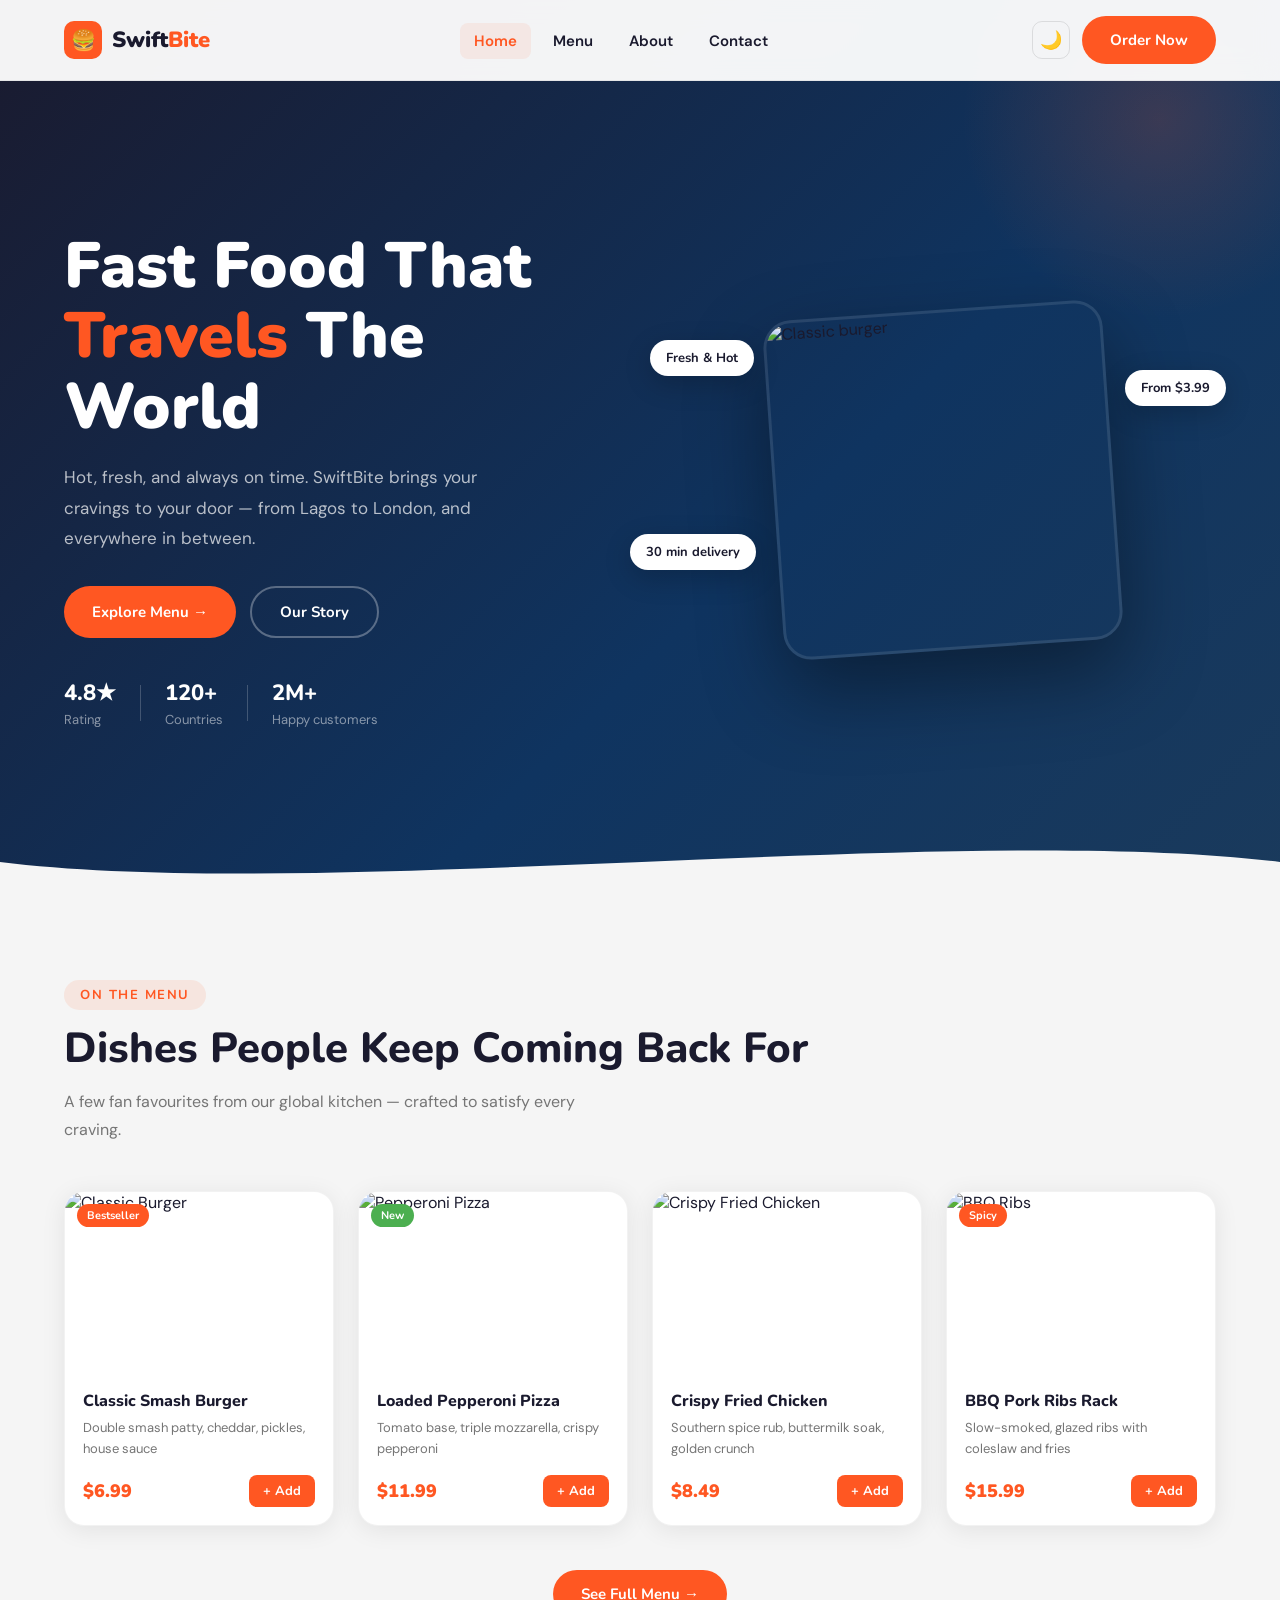
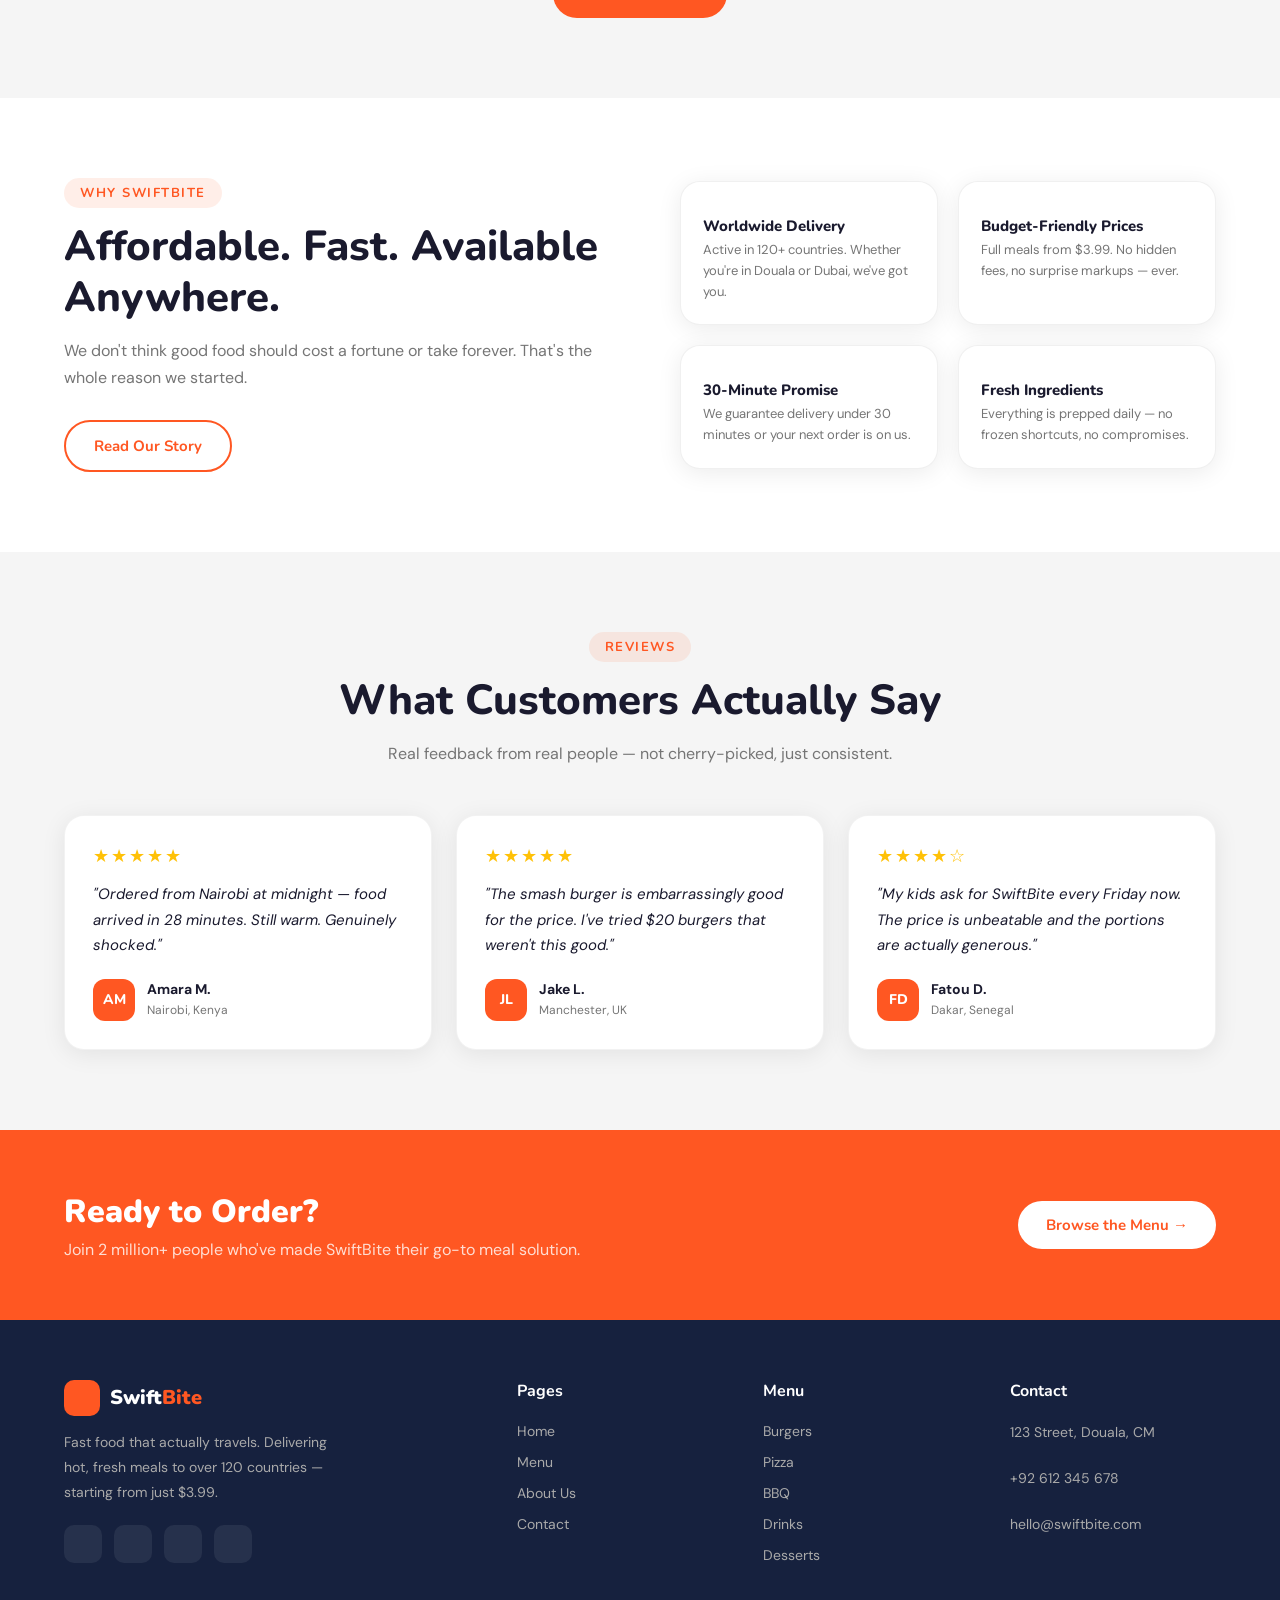
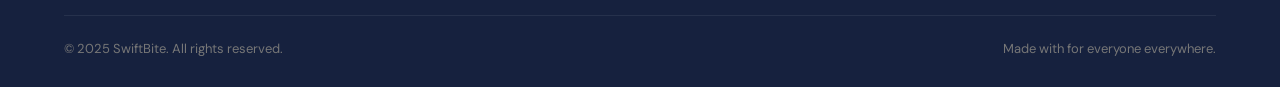
==== index.html @ 77649278 "SwiftBite-Fast Food Delivered Worldwide" ====
<!DOCTYPE html>
<html lang="en">
<head>
  <meta charset="UTF-8" />
  <meta name="viewport" content="width=device-width, initial-scale=1.0" />
  <title>SwiftBite – Fast Food Delivered Worldwide</title>
  <link rel="stylesheet" href="css/main.css" />
  <link rel="stylesheet" href="css/home.css" />
</head>
<body>


<nav class="navbar">
  <div class="navbar-inner">
    <a href="index.html" class="nav-logo">
      <div class="logo-icon">🍔</div>
      <span class="logo-text">Swift<span>Bite</span></span>
    </a>
    <ul class="nav-links">
      <li><a href="index.html" class="active">Home</a></li>
      <li><a href="menu.html">Menu</a></li>
      <li><a href="about.html">About</a></li>
      <li><a href="contact.html">Contact</a></li>
    </ul>
    <div class="nav-actions">
      <button class="dark-toggle" title="Toggle dark mode">🌙</button>
      <a href="menu.html" class="btn btn-primary">Order Now</a>
    </div>
    <button class="hamburger" aria-label="Open menu">
      <span></span><span></span><span></span>
    </button>
  </div>
</nav>


<div class="mobile-nav">
  <button class="close-btn">✕</button>
  <a href="index.html">Home</a>
  <a href="menu.html">Menu</a>
  <a href="about.html">About</a>
  <a href="contact.html">Contact</a>
  <a href="menu.html" class="btn btn-primary" style="margin-top:12px">Order Now</a>
</div>


<section class="hero">
  <div class="container">
    <div class="hero-content">
      <div class="hero-text">
        
        <h1>Fast Food That <span>Travels</span> The World</h1>
        <p>Hot, fresh, and always on time. SwiftBite brings your cravings to your door — from Lagos to London, and everywhere in between.</p>
        <div class="hero-ctas">
          <a href="menu.html" class="btn btn-primary">Explore Menu →</a>
          <a href="about.html" class="btn btn-outline">Our Story</a>
        </div>
        <div class="hero-stats">
          <div class="hstat">
            <strong>4.8★</strong>
            <span>Rating</span>
          </div>
          <div class="hstat-divider"></div>
          <div class="hstat">
            <strong>120+</strong>
            <span>Countries</span>
          </div>
          <div class="hstat-divider"></div>
          <div class="hstat">
            <strong>2M+</strong>
            <span>Happy customers</span>
          </div>
        </div>
      </div>
      <div class="hero-visual">
        <div class="hero-card">
          <img src="https://images.unsplash.com/photo-1568901346375-23c9450c58cd?w=480&q=80" alt="Classic burger" />
        </div>
        <div class="floating-tag tag-1"> Fresh & Hot</div>
        <div class="floating-tag tag-2"> 30 min delivery</div>
        <div class="floating-tag tag-3"> From $3.99</div>
      </div>
    </div>
  </div>
  <div class="hero-wave">
    <svg viewBox="0 0 1440 80" xmlns="http://www.w3.org/2000/svg" preserveAspectRatio="none">
      <path d="M0,40 C360,80 1080,0 1440,40 L1440,80 L0,80 Z" fill="var(--gray-light)"/>
    </svg>
  </div>
</section>


<section class="section section-featured" style="background: var(--gray-light)">
  <div class="container">
    <div class="section-head fade-in">
      <div class="section-label">On the Menu</div>
      <h2 class="section-title">Dishes People Keep Coming Back For</h2>
      <p class="section-subtitle">A few fan favourites from our global kitchen — crafted to satisfy every craving.</p>
    </div>
    <div class="dishes-grid">
      <div class="dish-card fade-in" data-delay="0">
        <div class="dish-img">
          <img src="https://images.unsplash.com/photo-1568901346375-23c9450c58cd?w=400&q=80" alt="Classic Burger" />
          <span class="dish-badge">Bestseller</span>
        </div>
        <div class="dish-body">
          <h3>Classic Smash Burger</h3>
          <p>Double smash patty, cheddar, pickles, house sauce</p>
          <div class="dish-footer">
            <strong class="price">$6.99</strong>
            <a href="menu.html" class="add-btn">+ Add</a>
          </div>
        </div>
      </div>
      <div class="dish-card fade-in" data-delay="100">
        <div class="dish-img">
          <img src="https://images.unsplash.com/photo-1513104890138-7c749659a591?w=400&q=80" alt="Pepperoni Pizza" />
          <span class="dish-badge new">New</span>
        </div>
        <div class="dish-body">
          <h3>Loaded Pepperoni Pizza</h3>
          <p>Tomato base, triple mozzarella, crispy pepperoni</p>
          <div class="dish-footer">
            <strong class="price">$11.99</strong>
            <a href="menu.html" class="add-btn">+ Add</a>
          </div>
        </div>
      </div>
      <div class="dish-card fade-in" data-delay="200">
        <div class="dish-img">
          <img src="https://images.unsplash.com/photo-1561758033-d89a9ad46330?w=400&q=80" alt="Crispy Fried Chicken" />
        </div>
        <div class="dish-body">
          <h3>Crispy Fried Chicken</h3>
          <p>Southern spice rub, buttermilk soak, golden crunch</p>
          <div class="dish-footer">
            <strong class="price">$8.49</strong>
            <a href="menu.html" class="add-btn">+ Add</a>
          </div>
        </div>
      </div>
      <div class="dish-card fade-in" data-delay="300">
        <div class="dish-img">
          <img src="https://images.unsplash.com/photo-1572802419224-296b0aeee0d9?w=400&q=80" alt="BBQ Ribs" />
          <span class="dish-badge">Spicy </span>
        </div>
        <div class="dish-body">
          <h3>BBQ Pork Ribs Rack</h3>
          <p>Slow-smoked, glazed ribs with coleslaw and fries</p>
          <div class="dish-footer">
            <strong class="price">$15.99</strong>
            <a href="menu.html" class="add-btn">+ Add</a>
          </div>
        </div>
      </div>
    </div>
    <div style="text-align:center; margin-top:44px;" class="fade-in">
      <a href="menu.html" class="btn btn-primary">See Full Menu →</a>
    </div>
  </div>
</section>


<section class="section section-why">
  <div class="container">
    <div class="why-grid">
      <div class="why-text fade-in">
        <div class="section-label">Why SwiftBite</div>
        <h2 class="section-title">Affordable. Fast. Available Anywhere.</h2>
        <p class="section-subtitle">We don't think good food should cost a fortune or take forever. That's the whole reason we started.</p>
        <a href="about.html" class="btn btn-outline" style="margin-top:28px">Read Our Story</a>
      </div>
      <div class="why-features fade-in" data-delay="150">
        <div class="feature-card">
          <div class="feature-icon"></div>
          <div>
            <h4>Worldwide Delivery</h4>
            <p>Active in 120+ countries. Whether you're in Douala or Dubai, we've got you.</p>
          </div>
        </div>
        <div class="feature-card">
          <div class="feature-icon"></div>
          <div>
            <h4>Budget-Friendly Prices</h4>
            <p>Full meals from $3.99. No hidden fees, no surprise markups — ever.</p>
          </div>
        </div>
        <div class="feature-card">
          <div class="feature-icon"></div>
          <div>
            <h4>30-Minute Promise</h4>
            <p>We guarantee delivery under 30 minutes or your next order is on us.</p>
          </div>
        </div>
        <div class="feature-card">
          <div class="feature-icon"></div>
          <div>
            <h4>Fresh Ingredients</h4>
            <p>Everything is prepped daily — no frozen shortcuts, no compromises.</p>
          </div>
        </div>
      </div>
    </div>
  </div>
</section>


<section class="section" style="background: var(--gray-light)">
  <div class="container">
    <div class="section-head fade-in" style="text-align:center">
      <div class="section-label">Reviews</div>
      <h2 class="section-title">What Customers Actually Say</h2>
      <p class="section-subtitle" style="margin:0 auto">Real feedback from real people — not cherry-picked, just consistent.</p>
    </div>
    <div class="testimonials-grid">
      <div class="testimonial-card fade-in" data-delay="0">
        <div class="stars">★★★★★</div>
        <p>"Ordered from Nairobi at midnight — food arrived in 28 minutes. Still warm. Genuinely shocked."</p>
        <div class="reviewer">
          <div class="reviewer-avatar">AM</div>
          <div>
            <strong>Amara M.</strong>
            <span>Nairobi, Kenya</span>
          </div>
        </div>
      </div>
      <div class="testimonial-card fade-in" data-delay="100">
        <div class="stars">★★★★★</div>
        <p>"The smash burger is embarrassingly good for the price. I've tried $20 burgers that weren't this good."</p>
        <div class="reviewer">
          <div class="reviewer-avatar">JL</div>
          <div>
            <strong>Jake L.</strong>
            <span>Manchester, UK</span>
          </div>
        </div>
      </div>
      <div class="testimonial-card fade-in" data-delay="200">
        <div class="stars">★★★★☆</div>
        <p>"My kids ask for SwiftBite every Friday now. The price is unbeatable and the portions are actually generous."</p>
        <div class="reviewer">
          <div class="reviewer-avatar">FD</div>
          <div>
            <strong>Fatou D.</strong>
            <span>Dakar, Senegal</span>
          </div>
        </div>
      </div>
    </div>
  </div>
</section>


<section class="section-cta fade-in">
  <div class="container">
    <div class="cta-box">
      <div class="cta-text">
        <h2>Ready to Order?</h2>
        <p>Join 2 million+ people who've made SwiftBite their go-to meal solution.</p>
      </div>
      <a href="menu.html" class="btn btn-primary" style="background:#fff; color:var(--orange)">Browse the Menu →</a>
    </div>
  </div>
</section>


<footer>
  <div class="container">
    <div class="footer-grid">
      <div class="footer-brand">
        <div class="footer-logo">
          <div class="logo-icon"></div>
          <span class="logo-text">Swift<span>Bite</span></span>
        </div>
        <p>Fast food that actually travels. Delivering hot, fresh meals to over 120 countries — starting from just $3.99.</p>
        <div class="social-links">
          <a href="#" aria-label="Facebook"></a>
          <a href="#" aria-label="Instagram"></a>
          <a href="#" aria-label="Twitter"></a>
          <a href="#" aria-label="TikTok"></a>
        </div>
      </div>
      <div class="footer-col">
        <h4>Pages</h4>
        <ul>
          <li><a href="index.html">Home</a></li>
          <li><a href="menu.html">Menu</a></li>
          <li><a href="about.html">About Us</a></li>
          <li><a href="contact.html">Contact</a></li>
        </ul>
      </div>
      <div class="footer-col">
        <h4>Menu</h4>
        <ul>
          <li><a href="menu.html">Burgers</a></li>
          <li><a href="menu.html">Pizza</a></li>
          <li><a href="menu.html">BBQ</a></li>
          <li><a href="menu.html">Drinks</a></li>
          <li><a href="menu.html">Desserts</a></li>
        </ul>
      </div>
      <div class="footer-col">
        <h4>Contact</h4>
        <p> 123 Street, Douala, CM</p><br/>
        <p> +92 612 345 678</p><br/>
        <p> hello@swiftbite.com</p>
      </div>
    </div>
    <div class="footer-bottom">
      <p>© 2025 SwiftBite. All rights reserved.</p>
      <p>Made with for everyone everywhere.</p>
    </div>
  </div>
</footer>


<button class="back-to-top" id="backToTop" title="Back to top">↑</button>

<script src="js/main.js"></script>
</body>
</html>
---- css/main.css ----
@import url('https://fonts.googleapis.com/css2?family=Nunito:wght@400;600;700;800;900&family=DM+Sans:wght@300;400;500;600&display=swap');

:root {
  --orange: #FF5722;
  --orange-dark: #E64A19;
  --orange-light: #FF7043;
  --yellow: #FFC107;
  --dark: #1A1A2E;
  --dark-2: #16213E;
  --dark-3: #0F3460;
  --white: #FFFFFF;
  --gray-light: #F5F5F5;
  --gray-mid: #9E9E9E;
  --gray-dark: #424242;
  --text-main: #1A1A2E;
  --text-muted: #757575;
  --radius: 12px;
  --radius-lg: 20px;
  --shadow: 0 4px 24px rgba(0,0,0,0.08);
  --shadow-lg: 0 8px 40px rgba(0,0,0,0.14);
  --transition: all 0.3s ease;
}

/* Dark mode */
body.dark-mode {
  --white: #1A1A2E;
  --gray-light: #16213E;
  --gray-dark: #e0e0e0;
  --text-main: #F5F5F5;
  --text-muted: #B0B0B0;
  --dark: #F5F5F5;
  --shadow: 0 4px 24px rgba(0,0,0,0.4);
  --shadow-lg: 0 8px 40px rgba(0,0,0,0.5);
}

body.dark-mode .navbar {
  background: #0d0d1a;
  border-bottom: 1px solid rgba(255,255,255,0.08);
}

body.dark-mode .food-card,
body.dark-mode .testimonial-card,
body.dark-mode .feature-card,
body.dark-mode .stat-card,
body.dark-mode .team-card,
body.dark-mode .contact-info-box,
body.dark-mode .contact-form-box {
  background: #16213E;
  border-color: rgba(255,255,255,0.07);
}

body.dark-mode .menu-search input,
body.dark-mode .form-group input,
body.dark-mode .form-group textarea,
body.dark-mode .form-group select {
  background: #0d0d1a;
  border-color: rgba(255,255,255,0.12);
  color: #F5F5F5;
}

body.dark-mode .section-why {
  background: #16213E;
}

body.dark-mode footer {
  background: #0d0d1a;
}

* {
  margin: 0;
  padding: 0;
  box-sizing: border-box;
}

html {
  scroll-behavior: smooth;
}

body {
  font-family: 'DM Sans', sans-serif;
  background: var(--white);
  color: var(--text-main);
  transition: background 0.3s, color 0.3s;
  overflow-x: hidden;
}

h1, h2, h3, h4 {
  font-family: 'Nunito', sans-serif;
}

a {
  text-decoration: none;
  color: inherit;
}

img {
  max-width: 100%;
  display: block;
}

.container {
  max-width: 1200px;
  margin: 0 auto;
  padding: 0 24px;
}

.section {
  padding: 80px 0;
}

.section-label {
  display: inline-block;
  background: rgba(255, 87, 34, 0.1);
  color: var(--orange);
  font-family: 'Nunito', sans-serif;
  font-weight: 700;
  font-size: 13px;
  letter-spacing: 1.5px;
  text-transform: uppercase;
  padding: 6px 16px;
  border-radius: 100px;
  margin-bottom: 14px;
}

.section-title {
  font-size: clamp(28px, 4vw, 42px);
  font-weight: 800;
  line-height: 1.2;
  color: var(--text-main);
  margin-bottom: 14px;
}

.section-subtitle {
  font-size: 16px;
  color: var(--text-muted);
  max-width: 540px;
  line-height: 1.7;
}

.btn {
  display: inline-flex;
  align-items: center;
  gap: 8px;
  padding: 14px 28px;
  border-radius: 100px;
  font-family: 'Nunito', sans-serif;
  font-weight: 700;
  font-size: 15px;
  cursor: pointer;
  transition: var(--transition);
  border: none;
  outline: none;
}

.btn-primary {
  background: var(--orange);
  color: #fff;
}

.btn-primary:hover {
  background: var(--orange-dark);
  transform: translateY(-2px);
  box-shadow: 0 8px 24px rgba(255, 87, 34, 0.35);
}

.btn-outline {
  background: transparent;
  color: var(--orange);
  border: 2px solid var(--orange);
}

.btn-outline:hover {
  background: var(--orange);
  color: #fff;
  transform: translateY(-2px);
}

/* ========================
   NAVBAR
======================== */
.navbar {
  position: fixed;
  top: 0;
  left: 0;
  right: 0;
  z-index: 1000;
  background: rgba(255,255,255,0.95);
  backdrop-filter: blur(12px);
  -webkit-backdrop-filter: blur(12px);
  border-bottom: 1px solid rgba(0,0,0,0.06);
  transition: var(--transition);
}

.navbar-inner {
  display: flex;
  align-items: center;
  justify-content: space-between;
  padding: 16px 24px;
  max-width: 1200px;
  margin: 0 auto;
}

.nav-logo {
  display: flex;
  align-items: center;
  gap: 10px;
}

.nav-logo .logo-icon {
  width: 38px;
  height: 38px;
  background: var(--orange);
  border-radius: 10px;
  display: flex;
  align-items: center;
  justify-content: center;
  font-size: 20px;
}

.nav-logo .logo-text {
  font-family: 'Nunito', sans-serif;
  font-weight: 900;
  font-size: 22px;
  color: var(--text-main);
}

.nav-logo .logo-text span {
  color: var(--orange);
}

.nav-links {
  display: flex;
  align-items: center;
  gap: 8px;
  list-style: none;
}

.nav-links a {
  font-weight: 600;
  font-size: 15px;
  color: var(--text-main);
  padding: 8px 14px;
  border-radius: 8px;
  transition: var(--transition);
}

.nav-links a:hover,
.nav-links a.active {
  color: var(--orange);
  background: rgba(255, 87, 34, 0.08);
}

.nav-actions {
  display: flex;
  align-items: center;
  gap: 12px;
}

.dark-toggle {
  width: 38px;
  height: 38px;
  border-radius: 10px;
  border: 1.5px solid rgba(0,0,0,0.1);
  background: transparent;
  cursor: pointer;
  display: flex;
  align-items: center;
  justify-content: center;
  font-size: 18px;
  transition: var(--transition);
  color: var(--text-main);
}

.dark-mode .dark-toggle {
  border-color: rgba(255,255,255,0.15);
}

.dark-toggle:hover {
  background: rgba(255, 87, 34, 0.1);
  border-color: var(--orange);
}

.hamburger {
  display: none;
  flex-direction: column;
  gap: 5px;
  cursor: pointer;
  padding: 4px;
  background: none;
  border: none;
}

.hamburger span {
  display: block;
  width: 24px;
  height: 2px;
  background: var(--text-main);
  border-radius: 2px;
  transition: var(--transition);
}

/* ========================
   FOOTER
======================== */
footer {
  background: var(--dark-2);
  color: #ccc;
  padding: 60px 0 30px;
}

.footer-grid {
  display: grid;
  grid-template-columns: 2fr 1fr 1fr 1fr;
  gap: 40px;
  margin-bottom: 50px;
}

.footer-brand p {
  font-size: 14px;
  line-height: 1.8;
  margin-top: 14px;
  color: #aaa;
  max-width: 280px;
}

.footer-logo {
  display: flex;
  align-items: center;
  gap: 10px;
}

.footer-logo .logo-icon {
  width: 36px;
  height: 36px;
  background: var(--orange);
  border-radius: 10px;
  display: flex;
  align-items: center;
  justify-content: center;
  font-size: 18px;
}

.footer-logo .logo-text {
  font-family: 'Nunito', sans-serif;
  font-weight: 900;
  font-size: 20px;
  color: #fff;
}

.footer-logo .logo-text span {
  color: var(--orange);
}

.footer-col h4 {
  font-family: 'Nunito', sans-serif;
  font-weight: 700;
  font-size: 16px;
  color: #fff;
  margin-bottom: 18px;
}

.footer-col ul {
  list-style: none;
  display: flex;
  flex-direction: column;
  gap: 10px;
}

.footer-col ul li a {
  font-size: 14px;
  color: #aaa;
  transition: var(--transition);
}

.footer-col ul li a:hover {
  color: var(--orange);
  padding-left: 4px;
}

.footer-col p {
  font-size: 14px;
  color: #aaa;
  line-height: 1.8;
}

.social-links {
  display: flex;
  gap: 12px;
  margin-top: 20px;
}

.social-links a {
  width: 38px;
  height: 38px;
  border-radius: 10px;
  background: rgba(255,255,255,0.07);
  display: flex;
  align-items: center;
  justify-content: center;
  font-size: 16px;
  color: #ccc;
  transition: var(--transition);
}

.social-links a:hover {
  background: var(--orange);
  color: #fff;
  transform: translateY(-2px);
}

.footer-bottom {
  border-top: 1px solid rgba(255,255,255,0.07);
  padding-top: 24px;
  display: flex;
  align-items: center;
  justify-content: space-between;
  flex-wrap: wrap;
  gap: 12px;
}

.footer-bottom p {
  font-size: 13px;
  color: #777;
}

/* ========================
   BACK TO TOP
======================== */
.back-to-top {
  position: fixed;
  bottom: 32px;
  right: 32px;
  width: 46px;
  height: 46px;
  background: var(--orange);
  color: #fff;
  border: none;
  border-radius: 12px;
  font-size: 20px;
  cursor: pointer;
  display: flex;
  align-items: center;
  justify-content: center;
  opacity: 0;
  pointer-events: none;
  transition: var(--transition);
  box-shadow: 0 4px 16px rgba(255, 87, 34, 0.4);
  z-index: 999;
}

.back-to-top.visible {
  opacity: 1;
  pointer-events: all;
}

.back-to-top:hover {
  transform: translateY(-3px);
  box-shadow: 0 8px 24px rgba(255, 87, 34, 0.5);
}

/* ========================
   PAGE HEADER (inner pages)
======================== */
.page-header {
  background: linear-gradient(135deg, var(--dark) 0%, var(--dark-3) 100%);
  padding: 130px 0 70px;
  text-align: center;
  color: #fff;
}

.page-header h1 {
  font-size: clamp(32px, 5vw, 52px);
  font-weight: 900;
  margin-bottom: 12px;
}

.page-header p {
  font-size: 17px;
  color: rgba(255,255,255,0.7);
}

.breadcrumb {
  display: flex;
  align-items: center;
  justify-content: center;
  gap: 8px;
  margin-top: 16px;
  font-size: 14px;
  color: rgba(255,255,255,0.5);
}

.breadcrumb a {
  color: var(--orange);
}

.breadcrumb span {
  color: rgba(255,255,255,0.3);
}

/* ========================
   FADE IN ANIMATION
======================== */
.fade-in {
  opacity: 0;
  transform: translateY(30px);
  transition: opacity 0.6s ease, transform 0.6s ease;
}

.fade-in.visible {
  opacity: 1;
  transform: translateY(0);
}

/* ========================
   MOBILE NAV OVERLAY
======================== */
.mobile-nav {
  display: none;
  position: fixed;
  inset: 0;
  background: rgba(26,26,46,0.97);
  z-index: 999;
  flex-direction: column;
  align-items: center;
  justify-content: center;
  gap: 12px;
}

.mobile-nav.open {
  display: flex;
}

.mobile-nav a {
  font-family: 'Nunito', sans-serif;
  font-weight: 700;
  font-size: 26px;
  color: #fff;
  padding: 10px 24px;
  border-radius: 12px;
  transition: var(--transition);
}

.mobile-nav a:hover {
  color: var(--orange);
}

.mobile-nav .close-btn {
  position: absolute;
  top: 24px;
  right: 24px;
  font-size: 28px;
  color: #fff;
  background: none;
  border: none;
  cursor: pointer;
}

/* ========================
   RESPONSIVE
======================== */
@media (max-width: 768px) {
  .nav-links,
  .nav-actions .btn {
    display: none;
  }

  .hamburger {
    display: flex;
  }

  .footer-grid {
    grid-template-columns: 1fr 1fr;
    gap: 32px;
  }

  .section {
    padding: 60px 0;
  }

  .back-to-top {
    bottom: 20px;
    right: 20px;
  }
}

@media (max-width: 480px) {
  .footer-grid {
    grid-template-columns: 1fr;
  }

  .footer-bottom {
    flex-direction: column;
    text-align: center;
  }
}
---- css/home.css ----
/* ========================
   HERO
======================== */
.hero {
  background: linear-gradient(135deg, var(--dark) 0%, var(--dark-3) 60%, #1a3a5c 100%);
  padding: 140px 0 0;
  position: relative;
  overflow: hidden;
  min-height: 100vh;
  display: flex;
  align-items: center;
}

.hero::before {
  content: '';
  position: absolute;
  top: -80px;
  right: -80px;
  width: 400px;
  height: 400px;
  background: radial-gradient(circle, rgba(255,87,34,0.18) 0%, transparent 70%);
  pointer-events: none;
}

.hero-content {
  display: grid;
  grid-template-columns: 1fr 1fr;
  align-items: center;
  gap: 60px;
  padding-bottom: 80px;
}

.hero-badge {
  display: inline-flex;
  align-items: center;
  gap: 8px;
  background: rgba(255,193,7,0.15);
  border: 1px solid rgba(255,193,7,0.3);
  color: var(--yellow);
  font-weight: 600;
  font-size: 13px;
  padding: 8px 16px;
  border-radius: 100px;
  margin-bottom: 22px;
}

.hero-text h1 {
  font-size: clamp(36px, 5.5vw, 64px);
  font-weight: 900;
  color: #fff;
  line-height: 1.1;
  margin-bottom: 20px;
}

.hero-text h1 span {
  color: var(--orange);
  position: relative;
}

.hero-text p {
  font-size: 17px;
  color: rgba(255,255,255,0.7);
  line-height: 1.8;
  margin-bottom: 32px;
  max-width: 440px;
}

.hero-ctas {
  display: flex;
  gap: 14px;
  flex-wrap: wrap;
}

.hero-ctas .btn-outline {
  color: #fff;
  border-color: rgba(255,255,255,0.3);
}

.hero-ctas .btn-outline:hover {
  background: rgba(255,255,255,0.1);
  border-color: rgba(255,255,255,0.6);
  color: #fff;
}

.hero-stats {
  display: flex;
  align-items: center;
  gap: 24px;
  margin-top: 40px;
}

.hstat strong {
  display: block;
  font-family: 'Nunito', sans-serif;
  font-size: 22px;
  font-weight: 800;
  color: #fff;
}

.hstat span {
  font-size: 13px;
  color: rgba(255,255,255,0.5);
  margin-top: 2px;
}

.hstat-divider {
  width: 1px;
  height: 36px;
  background: rgba(255,255,255,0.2);
}

/* hero visual */
.hero-visual {
  position: relative;
  display: flex;
  align-items: center;
  justify-content: center;
}

.hero-card {
  width: 340px;
  height: 340px;
  border-radius: 28px;
  overflow: hidden;
  transform: rotate(-4deg);
  box-shadow: 0 32px 80px rgba(0,0,0,0.4);
  border: 3px solid rgba(255,255,255,0.1);
  animation: cardFloat 5s ease-in-out infinite;
}

.hero-card img {
  width: 100%;
  height: 100%;
  object-fit: cover;
}

@keyframes cardFloat {
  0%, 100% { transform: rotate(-4deg) translateY(0); }
  50% { transform: rotate(-4deg) translateY(-12px); }
}

.floating-tag {
  position: absolute;
  background: #fff;
  border-radius: 100px;
  padding: 9px 16px;
  font-family: 'Nunito', sans-serif;
  font-weight: 700;
  font-size: 13px;
  color: var(--dark);
  box-shadow: 0 8px 28px rgba(0,0,0,0.2);
  white-space: nowrap;
}

.tag-1 {
  top: 30px;
  left: -20px;
  animation: tagFloat 4s ease-in-out infinite;
}

.tag-2 {
  bottom: 80px;
  left: -40px;
  animation: tagFloat 5s ease-in-out infinite 0.8s;
}

.tag-3 {
  top: 60px;
  right: -10px;
  animation: tagFloat 4.5s ease-in-out infinite 1.4s;
}

@keyframes tagFloat {
  0%, 100% { transform: translateY(0); }
  50% { transform: translateY(-8px); }
}

.hero-wave {
  position: absolute;
  bottom: -2px;
  left: 0;
  right: 0;
  line-height: 0;
}

.hero-wave svg {
  width: 100%;
  height: 80px;
  display: block;
}

/* ========================
   FEATURED DISHES
======================== */
.section-head {
  margin-bottom: 48px;
}

.dishes-grid {
  display: grid;
  grid-template-columns: repeat(4, 1fr);
  gap: 24px;
}

.dish-card {
  background: var(--white);
  border-radius: var(--radius-lg);
  overflow: hidden;
  box-shadow: var(--shadow);
  transition: var(--transition);
  border: 1px solid rgba(0,0,0,0.05);
}

.dish-card:hover {
  transform: translateY(-6px);
  box-shadow: var(--shadow-lg);
}

.dish-img {
  position: relative;
  height: 180px;
  overflow: hidden;
}

.dish-img img {
  width: 100%;
  height: 100%;
  object-fit: cover;
  transition: transform 0.4s ease;
}

.dish-card:hover .dish-img img {
  transform: scale(1.06);
}

.dish-badge {
  position: absolute;
  top: 12px;
  left: 12px;
  background: var(--orange);
  color: #fff;
  font-family: 'Nunito', sans-serif;
  font-weight: 700;
  font-size: 11px;
  padding: 4px 10px;
  border-radius: 100px;
}

.dish-badge.new {
  background: #4CAF50;
}

.dish-body {
  padding: 18px;
}

.dish-body h3 {
  font-size: 16px;
  font-weight: 800;
  margin-bottom: 6px;
  color: var(--text-main);
}

.dish-body p {
  font-size: 13px;
  color: var(--text-muted);
  line-height: 1.6;
  margin-bottom: 16px;
}

.dish-footer {
  display: flex;
  align-items: center;
  justify-content: space-between;
}

.price {
  font-family: 'Nunito', sans-serif;
  font-size: 18px;
  font-weight: 900;
  color: var(--orange);
}

.add-btn {
  background: var(--orange);
  color: #fff;
  padding: 7px 14px;
  border-radius: 8px;
  font-family: 'Nunito', sans-serif;
  font-weight: 700;
  font-size: 13px;
  transition: var(--transition);
}

.add-btn:hover {
  background: var(--orange-dark);
  transform: scale(1.05);
}

/* ========================
   WHY SECTION
======================== */
.why-grid {
  display: grid;
  grid-template-columns: 1fr 1fr;
  gap: 80px;
  align-items: center;
}

.why-features {
  display: grid;
  grid-template-columns: 1fr 1fr;
  gap: 20px;
}

.feature-card {
  background: var(--white);
  border: 1.5px solid rgba(0,0,0,0.06);
  border-radius: var(--radius-lg);
  padding: 22px;
  display: flex;
  flex-direction: column;
  gap: 12px;
  transition: var(--transition);
  box-shadow: var(--shadow);
}

.feature-card:hover {
  border-color: var(--orange);
  transform: translateY(-4px);
  box-shadow: 0 8px 28px rgba(255,87,34,0.1);
}

.feature-icon {
  font-size: 28px;
  line-height: 1;
}

.feature-card h4 {
  font-size: 15px;
  font-weight: 800;
  color: var(--text-main);
  margin-bottom: 4px;
}

.feature-card p {
  font-size: 13px;
  color: var(--text-muted);
  line-height: 1.6;
}

/* ========================
   TESTIMONIALS
======================== */
.section-head.center {
  text-align: center;
}

.testimonials-grid {
  display: grid;
  grid-template-columns: repeat(3, 1fr);
  gap: 24px;
  margin-top: 48px;
}

.testimonial-card {
  background: var(--white);
  border-radius: var(--radius-lg);
  padding: 28px;
  box-shadow: var(--shadow);
  border: 1px solid rgba(0,0,0,0.05);
  transition: var(--transition);
}

.testimonial-card:hover {
  transform: translateY(-4px);
  box-shadow: var(--shadow-lg);
}

.stars {
  color: var(--yellow);
  font-size: 18px;
  letter-spacing: 2px;
  margin-bottom: 14px;
}

.testimonial-card p {
  font-size: 15px;
  line-height: 1.7;
  color: var(--text-main);
  margin-bottom: 20px;
  font-style: italic;
}

.reviewer {
  display: flex;
  align-items: center;
  gap: 12px;
}

.reviewer-avatar {
  width: 42px;
  height: 42px;
  border-radius: 12px;
  background: var(--orange);
  color: #fff;
  font-family: 'Nunito', sans-serif;
  font-weight: 800;
  font-size: 14px;
  display: flex;
  align-items: center;
  justify-content: center;
  flex-shrink: 0;
}

.reviewer strong {
  display: block;
  font-size: 14px;
  color: var(--text-main);
}

.reviewer span {
  font-size: 12px;
  color: var(--text-muted);
}

/* ========================
   CTA BANNER
======================== */
.section-cta {
  padding: 60px 0;
  background: var(--orange);
}

.cta-box {
  display: flex;
  align-items: center;
  justify-content: space-between;
  gap: 24px;
  flex-wrap: wrap;
}

.cta-text h2 {
  font-size: 32px;
  font-weight: 900;
  color: #fff;
}

.cta-text p {
  color: rgba(255,255,255,0.8);
  font-size: 16px;
  margin-top: 6px;
}

/* ========================
   RESPONSIVE
======================== */
@media (max-width: 992px) {
  .hero-content {
    grid-template-columns: 1fr;
    text-align: center;
    gap: 40px;
  }

  .hero-text p,
  .section-subtitle {
    max-width: 100%;
  }

  .hero-ctas {
    justify-content: center;
  }

  .hero-stats {
    justify-content: center;
  }

  .hero-visual {
    order: -1;
  }

  .hero-card {
    width: 260px;
    height: 260px;
  }

  .dishes-grid {
    grid-template-columns: repeat(2, 1fr);
  }

  .why-grid {
    grid-template-columns: 1fr;
    gap: 40px;
  }

  .testimonials-grid {
    grid-template-columns: 1fr;
  }
}

@media (max-width: 600px) {
  .dishes-grid {
    grid-template-columns: 1fr;
  }

  .why-features {
    grid-template-columns: 1fr;
  }

  .cta-box {
    flex-direction: column;
    text-align: center;
  }

  .hero-card {
    width: 220px;
    height: 220px;
  }

  .tag-1, .tag-2, .tag-3 {
    display: none;
  }
}
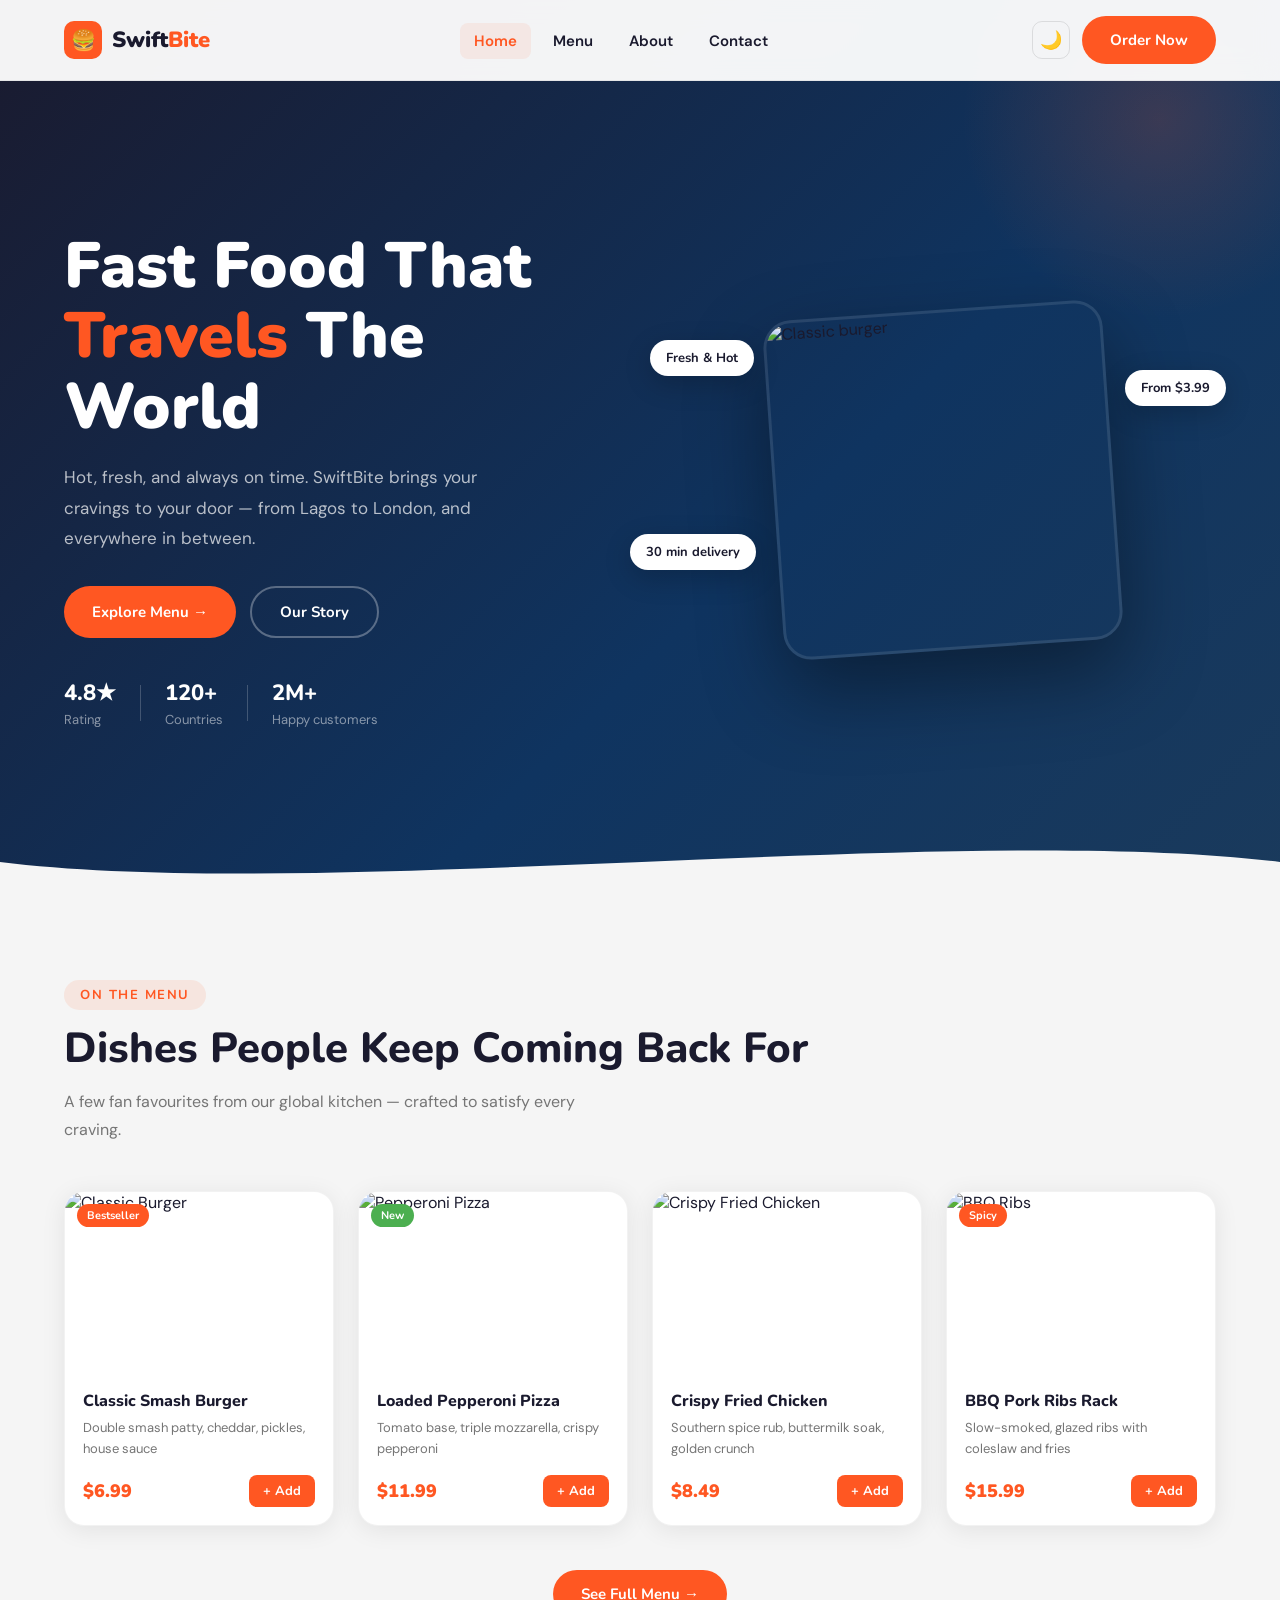
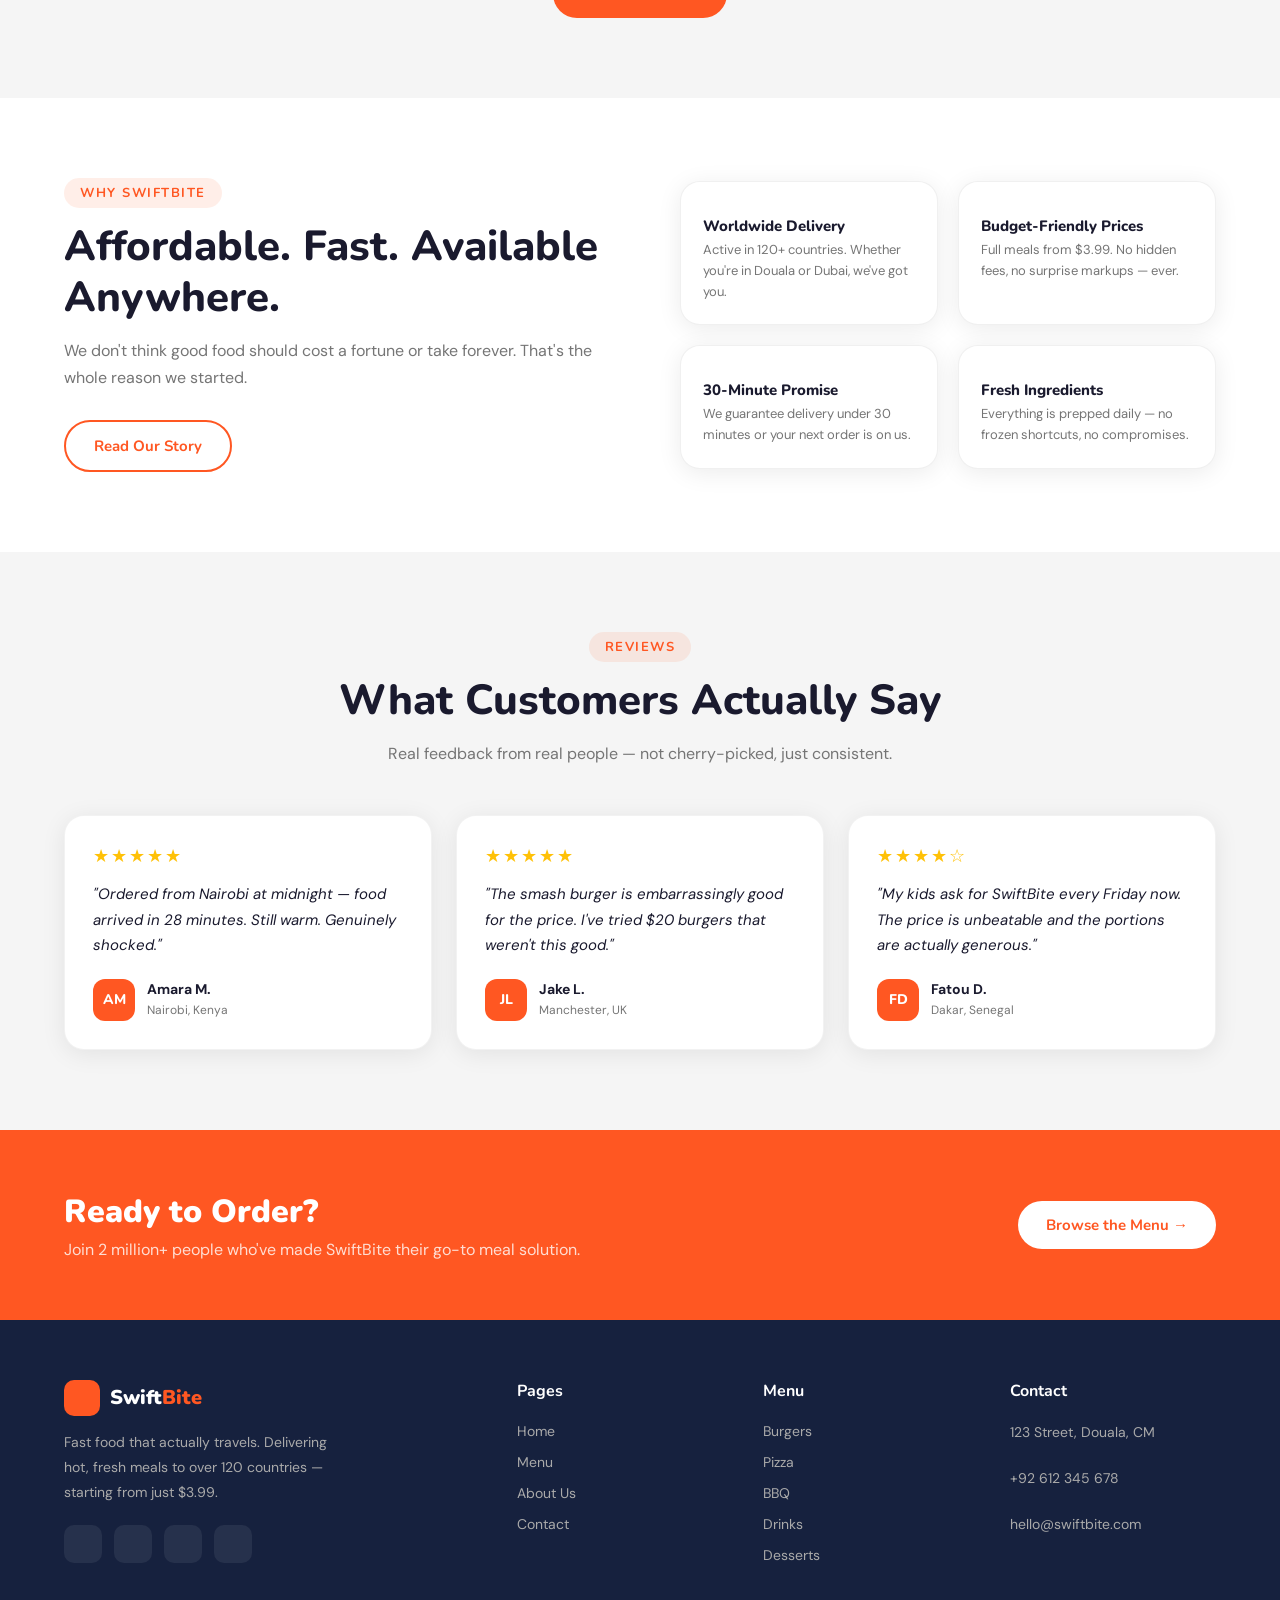
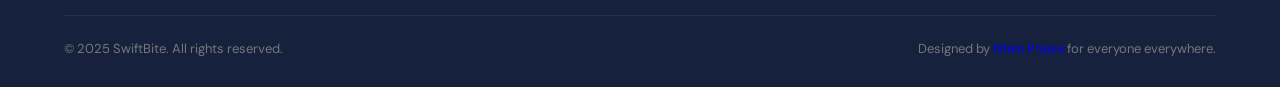
==== commit c041b642: "site footer update" ====
--- a/index.html
+++ b/index.html
@@ -307,7 +307,7 @@
     </div>
     <div class="footer-bottom">
       <p>© 2025 SwiftBite. All rights reserved.</p>
-      <p>Made with for everyone everywhere.</p>
+      <p>Designed by <a style="color: blue;" href="https://www.nteinpraises.vercel.app" target="_blank">Ntein Praise</a> for everyone everywhere.</p>
     </div>
   </div>
 </footer>
